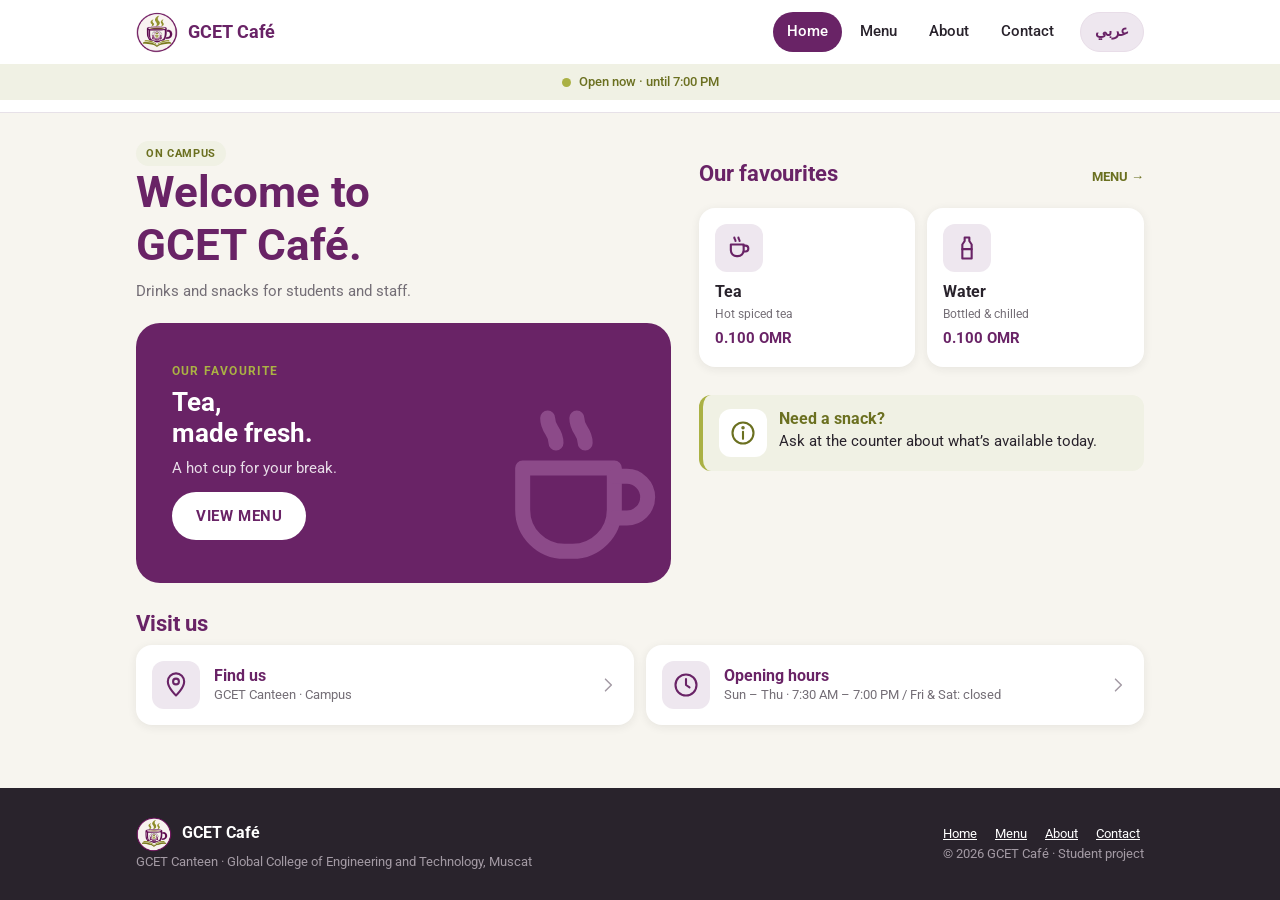
==== index.html @ 2eba9666 "GCET Café website: home, menu, about, contact, thank-you pages" ====
<!DOCTYPE html>
<html lang="en" dir="ltr">
<head>
  <meta charset="UTF-8">
  <meta name="viewport" content="width=device-width, initial-scale=1">
  <meta name="description" content="GCET Café – drinks and snacks for students and staff at the Global College of Engineering and Technology, Oman.">
  <title>GCET Café · Home</title>
  <link rel="icon" href="images/logo.png">
  <link rel="preconnect" href="https://fonts.googleapis.com">
  <link rel="preconnect" href="https://fonts.gstatic.com" crossorigin>
  <link href="https://fonts.googleapis.com/css2?family=Cairo:wght@400;500;700&family=Roboto:wght@400;500;700&display=swap" rel="stylesheet">
  <link rel="stylesheet" href="css/style.css">
</head>
<body data-title="title.home">
  <a class="skip-link" href="#main" data-i18n="skip">Skip to main content</a>

  <!-- ===== Header ===== -->
  <header class="site-header">
    <div class="container header-inner">
      <a class="brand" href="index.html">
        <img src="images/logo.png" alt="" width="42" height="42">
        <span data-i18n="brand">GCET Café</span>
      </a>
      <nav class="top-nav" data-i18n-attr="aria-label:nav.main" aria-label="Main navigation">
        <ul>
          <li><a href="index.html" aria-current="page" data-i18n="nav.home">Home</a></li>
          <li><a href="menu.html" data-i18n="nav.menu">Menu</a></li>
          <li><a href="about.html" data-i18n="nav.about">About</a></li>
          <li><a href="contact.html" data-i18n="nav.contact">Contact</a></li>
        </ul>
      </nav>
      <button class="lang-btn" type="button" data-i18n="lang.switch" data-i18n-attr="aria-label:lang.label" aria-label="Switch to Arabic">عربي</button>
      <button class="menu-btn" type="button" aria-expanded="false" aria-controls="nav-overlay" data-i18n-attr="aria-label:nav.open" aria-label="Open navigation menu">
        <span data-icon="burger" style="width:24px;height:24px;display:block"></span>
      </button>
    </div>
    <p class="status-strip" id="status-strip" role="status">
      <span class="dot" aria-hidden="true"></span>
      <span class="status-text">Open now · until 7:00 PM</span>
    </p>
  </header>

  <!-- ===== Navigation menu (mobile) ===== -->
  <div class="nav-overlay" id="nav-overlay">
    <nav class="nav-panel" data-i18n-attr="aria-label:nav.main" aria-label="Main navigation">
      <div class="nav-panel-top">
        <span class="nav-panel-title" data-i18n="nav.title">EXPLORE</span>
        <button class="menu-btn close-btn" type="button" data-i18n-attr="aria-label:nav.close" aria-label="Close navigation menu" style="display:inline-flex">
          <span data-icon="close" style="width:22px;height:22px;display:block"></span>
        </button>
      </div>
      <ul>
        <li><a href="index.html" aria-current="page"><strong data-i18n="nav.home">Home</strong><span data-i18n="nav.home.sub">Main page</span></a></li>
        <li><a href="menu.html"><strong data-i18n="nav.menu">Menu</strong><span data-i18n="nav.menu.sub">Drinks and snacks</span></a></li>
        <li><a href="about.html"><strong data-i18n="nav.about">About</strong><span data-i18n="nav.about.sub">About the café</span></a></li>
        <li><a href="contact.html"><strong data-i18n="nav.contact">Contact</strong><span data-i18n="nav.contact.sub">Get in touch</span></a></li>
      </ul>
    </nav>
  </div>

  <!-- ===== Main content ===== -->
  <main id="main" class="container">
    <div class="home-grid">
      <section class="hero">
        <span class="badge" data-i18n="home.badge">ON CAMPUS</span>
        <h1><span data-i18n="home.h1a">Welcome to</span> <span data-i18n="home.h1b">GCET Café.</span></h1>
        <p class="subtitle" data-i18n="home.sub">Drinks and snacks for students and staff.</p>

        <div class="feature-card">
          <span class="eyebrow" data-i18n="home.feature.eyebrow">OUR FAVOURITE</span>
          <h2><span data-i18n="home.feature.t1">Tea,</span> <span data-i18n="home.feature.t2">made fresh.</span></h2>
          <p data-i18n="home.feature.copy">A hot cup for your break.</p>
          <a class="btn btn-light" href="menu.html" data-i18n="home.feature.btn">VIEW MENU</a>
          <span class="cup" data-icon="cup" style="color:var(--purple-700)" aria-hidden="true"></span>
        </div>
      </section>

      <div>
        <section class="section" aria-labelledby="fav-title">
          <div class="section-head">
            <h2 id="fav-title" data-i18n="home.fav.title">Our favourites</h2>
            <a href="menu.html" data-i18n="home.fav.link">MENU →</a>
          </div>
          <div class="fav-grid">
            <article class="card product-card">
              <span class="product-icon" data-icon="cup"></span>
              <h3 data-i18n="home.fav.tea">Tea</h3>
              <p class="details" data-i18n="home.fav.tea.d">Hot spiced tea</p>
              <span class="price" data-price="0.1">0.100 OMR</span>
            </article>
            <article class="card product-card">
              <span class="product-icon" data-icon="bottle"></span>
              <h3 data-i18n="home.fav.water">Water</h3>
              <p class="details" data-i18n="home.fav.water.d">Bottled &amp; chilled</p>
              <span class="price" data-price="0.1">0.100 OMR</span>
            </article>
          </div>
        </section>

        <section class="section">
          <div class="note-banner">
            <span class="product-icon" data-icon="info" style="background:var(--white);color:var(--olive-700);margin:0;flex-shrink:0"></span>
            <div>
              <h3 data-i18n="home.note.title">Need a snack?</h3>
              <p data-i18n="home.note.copy">Ask at the counter about what’s available today.</p>
            </div>
          </div>
        </section>
      </div>
    </div>

    <section class="section" aria-labelledby="visit-title">
      <h2 id="visit-title" data-i18n="home.visit">Visit us</h2>
      <div class="info-list">
        <a class="card info-card" href="contact.html">
          <span class="product-icon" data-icon="pin"></span>
          <div>
            <h3 data-i18n="home.find">Find us</h3>
            <p data-i18n="home.find.d">GCET Canteen · Campus</p>
          </div>
          <span class="arrow" data-icon="arrow" style="width:20px;height:20px;display:block"></span>
        </a>
        <a class="card info-card" href="contact.html">
          <span class="product-icon" data-icon="clock"></span>
          <div>
            <h3 data-i18n="home.hours">Opening hours</h3>
            <p data-i18n="home.hours.d">Sun – Thu · 7:30 AM – 7:00 PM / Fri &amp; Sat: closed</p>
          </div>
          <span class="arrow" data-icon="arrow" style="width:20px;height:20px;display:block"></span>
        </a>
      </div>
    </section>
  </main>

  <!-- ===== Footer ===== -->
  <footer class="site-footer">
    <div class="container footer-inner">
      <div>
        <div class="footer-brand"><img src="images/logo.png" alt="" width="36" height="36"><span data-i18n="brand">GCET Café</span></div>
        <p data-i18n="footer.place">GCET Canteen · Global College of Engineering and Technology, Muscat</p>
      </div>
      <div>
        <ul>
          <li><a href="index.html" data-i18n="nav.home">Home</a></li>
          <li><a href="menu.html" data-i18n="nav.menu">Menu</a></li>
          <li><a href="about.html" data-i18n="nav.about">About</a></li>
          <li><a href="contact.html" data-i18n="nav.contact">Contact</a></li>
        </ul>
        <p data-i18n="footer.copy">© 2026 GCET Café · Student project</p>
      </div>
    </div>
  </footer>

  <!-- ===== Bottom navigation (mobile) ===== -->
  <nav class="bottom-nav" data-i18n-attr="aria-label:nav.main" aria-label="Main navigation">
    <ul>
      <li><a href="index.html" aria-current="page"><span data-icon="home"></span><span data-i18n="nav.home">Home</span></a></li>
      <li><a href="menu.html"><span data-icon="menu"></span><span data-i18n="nav.menu">Menu</span></a></li>
      <li><a href="about.html"><span data-icon="about"></span><span data-i18n="nav.about">About</span></a></li>
      <li><a href="contact.html"><span data-icon="contact"></span><span data-i18n="nav.contact">Contact</span></a></li>
    </ul>
  </nav>

  <script src="js/main.js"></script>
</body>
</html>
---- css/style.css ----
/* =========================================================
   GCET Café — main stylesheet
   Colours and sizes come from the Figma design system.
   ========================================================= */

:root {
  /* Brand colours */
  --purple-900: #692366;
  --purple-700: #8c4a89;
  --purple-200: #e8dde8;
  --purple-100: #eee7ef;
  --olive-700: #6b7020;
  --olive-500: #aab144;
  --olive-100: #f0f1e4;
  --cream-100: #f7f5ef;
  --ink-900: #29232c;
  --gray-600: #746e76;
  --gray-400: #a39aa4;
  --gray-200: #e7e1e8;
  --white: #ffffff;
  --error: #b3261e;

  /* Shape */
  --radius-md: 12px;
  --radius-lg: 16px;
  --radius-xl: 24px;
  --radius-full: 999px;

  --shadow: 0 2px 10px rgba(41, 35, 44, 0.08);
  --max-width: 1040px;
  --header-h: 64px;
  --bottom-nav-h: 68px;
}

/* ---------- Base ---------- */
*,
*::before,
*::after {
  box-sizing: border-box;
}

html {
  scroll-behavior: smooth;
}

body {
  margin: 0;
  font-family: "Roboto", Arial, sans-serif;
  font-size: 15px;
  line-height: 1.55;
  color: var(--ink-900);
  background: var(--cream-100);
  padding-bottom: var(--bottom-nav-h);
}

html[lang="ar"] body {
  font-family: "Cairo", Tahoma, sans-serif;
}

img {
  max-width: 100%;
  display: block;
}

a {
  color: var(--purple-900);
}

h1, h2, h3 {
  line-height: 1.2;
  margin: 0 0 0.5rem;
}

h1 { font-size: 30px; color: var(--purple-900); }
h2 { font-size: 22px; color: var(--purple-900); }
h3 { font-size: 16px; }

p { margin: 0 0 0.75rem; }

/* Visible focus for keyboard users */
:focus-visible {
  outline: 3px solid var(--olive-500);
  outline-offset: 2px;
  border-radius: 4px;
}

/* Skip link */
.skip-link {
  position: absolute;
  left: 8px;
  top: -60px;
  background: var(--purple-900);
  color: var(--white);
  padding: 10px 16px;
  border-radius: var(--radius-md);
  z-index: 100;
  text-decoration: none;
}
.skip-link:focus {
  top: 8px;
}

[data-icon] svg {
  width: 100%;
  height: 100%;
}

.visually-hidden {
  position: absolute;
  width: 1px;
  height: 1px;
  overflow: hidden;
  clip: rect(0 0 0 0);
  white-space: nowrap;
}

.container {
  width: 100%;
  max-width: var(--max-width);
  margin: 0 auto;
  padding: 0 16px;
}

/* ---------- Header ---------- */
.site-header {
  position: sticky;
  top: 0;
  z-index: 50;
  background: var(--white);
  border-bottom: 1px solid var(--gray-200);
}

.header-inner {
  display: flex;
  align-items: center;
  gap: 12px;
  height: var(--header-h);
}

.brand {
  display: flex;
  align-items: center;
  gap: 10px;
  text-decoration: none;
  color: var(--purple-900);
  font-weight: 700;
  font-size: 18px;
  margin-inline-end: auto;
}
.brand img {
  width: 42px;
  height: 42px;
}

.top-nav {
  display: none;
}
.top-nav ul {
  list-style: none;
  display: flex;
  gap: 4px;
  margin: 0;
  padding: 0;
}
.top-nav a {
  display: block;
  padding: 8px 14px;
  border-radius: var(--radius-full);
  text-decoration: none;
  color: var(--ink-900);
  font-weight: 500;
}
.top-nav a:hover {
  background: var(--purple-100);
}
.top-nav a[aria-current="page"] {
  background: var(--purple-900);
  color: var(--white);
}

.lang-btn,
.menu-btn {
  font: inherit;
  cursor: pointer;
  border: 1px solid var(--purple-200);
  background: var(--purple-100);
  color: var(--purple-900);
  border-radius: var(--radius-full);
  min-height: 40px;
  min-width: 44px;
  padding: 0 14px;
  font-weight: 700;
}
.lang-btn:hover,
.menu-btn:hover {
  background: var(--purple-200);
}
.menu-btn {
  display: inline-flex;
  align-items: center;
  justify-content: center;
  padding: 0 10px;
}

/* ---------- Open / closed strip ---------- */
.status-strip {
  display: flex;
  align-items: center;
  justify-content: center;
  gap: 8px;
  padding: 8px 16px;
  font-size: 13px;
  font-weight: 500;
  background: var(--olive-100);
  color: var(--olive-700);
}
.status-strip .dot {
  width: 9px;
  height: 9px;
  border-radius: 50%;
  background: var(--olive-500);
  flex-shrink: 0;
}
.status-strip.is-closed {
  background: var(--purple-100);
  color: var(--purple-900);
}
.status-strip.is-closed .dot {
  background: var(--purple-700);
}

/* ---------- Slide-out navigation menu ---------- */
.nav-overlay {
  position: fixed;
  inset: 0;
  background: rgba(41, 35, 44, 0.45);
  z-index: 80;
  display: none;
}
.nav-overlay.is-open {
  display: block;
}
.nav-panel {
  position: absolute;
  top: 0;
  bottom: 0;
  inset-inline-end: 0;
  width: min(320px, 85vw);
  background: var(--white);
  padding: 20px;
  overflow-y: auto;
}
.nav-panel-top {
  display: flex;
  align-items: center;
  justify-content: space-between;
  margin-bottom: 16px;
}
.nav-panel-title {
  font-size: 12px;
  letter-spacing: 0.12em;
  font-weight: 700;
  color: var(--gray-600);
}
.nav-panel ul {
  list-style: none;
  margin: 0;
  padding: 0;
}
.nav-panel li + li {
  margin-top: 8px;
}
.nav-panel a {
  display: flex;
  flex-direction: column;
  padding: 12px 14px;
  border-radius: var(--radius-md);
  text-decoration: none;
  color: var(--ink-900);
  background: var(--cream-100);
}
.nav-panel a strong {
  font-size: 16px;
}
.nav-panel a span {
  font-size: 12px;
  color: var(--gray-600);
}
.nav-panel a[aria-current="page"] {
  background: var(--purple-100);
  color: var(--purple-900);
}

/* ---------- Bottom navigation (mobile) ---------- */
.bottom-nav {
  position: fixed;
  bottom: 0;
  left: 0;
  right: 0;
  z-index: 40;
  height: var(--bottom-nav-h);
  background: var(--white);
  border-top: 1px solid var(--gray-200);
}
.bottom-nav ul {
  list-style: none;
  display: grid;
  grid-template-columns: repeat(4, 1fr);
  height: 100%;
  margin: 0;
  padding: 0;
}
.bottom-nav a {
  display: flex;
  flex-direction: column;
  align-items: center;
  justify-content: center;
  gap: 2px;
  height: 100%;
  text-decoration: none;
  color: var(--gray-600);
  font-size: 12px;
  font-weight: 500;
}
.bottom-nav svg {
  width: 24px;
  height: 24px;
}
.bottom-nav a[aria-current="page"] {
  color: var(--purple-900);
  font-weight: 700;
}

/* ---------- Generic sections ---------- */
/* Keep the footer at the bottom on short pages */
body {
  min-height: 100vh;
  display: flex;
  flex-direction: column;
}
main.container {
  flex: 1;
  padding-top: 20px;
  padding-bottom: 40px;
}

.section {
  margin-top: 28px;
}
.section-head {
  display: flex;
  align-items: baseline;
  justify-content: space-between;
  gap: 12px;
  margin-bottom: 12px;
}
.section-head a {
  font-size: 13px;
  font-weight: 700;
  text-decoration: none;
  color: var(--olive-700);
}

.eyebrow {
  display: inline-block;
  font-size: 12px;
  font-weight: 700;
  letter-spacing: 0.1em;
  text-transform: uppercase;
  color: var(--olive-700);
  margin-bottom: 6px;
}
html[lang="ar"] .eyebrow {
  letter-spacing: 0;
}

.subtitle {
  color: var(--gray-600);
}

.badge {
  display: inline-block;
  font-size: 11px;
  font-weight: 700;
  letter-spacing: 0.06em;
  padding: 4px 10px;
  border-radius: var(--radius-full);
  background: var(--olive-100);
  color: var(--olive-700);
}

.card {
  background: var(--white);
  border-radius: var(--radius-lg);
  padding: 16px;
  box-shadow: var(--shadow);
}

/* Buttons */
.btn {
  display: inline-flex;
  align-items: center;
  justify-content: center;
  gap: 8px;
  min-height: 48px;
  padding: 0 24px;
  border: none;
  border-radius: var(--radius-full);
  font: inherit;
  font-weight: 700;
  letter-spacing: 0.04em;
  text-decoration: none;
  cursor: pointer;
  background: var(--purple-900);
  color: var(--white);
}
.btn:hover {
  background: var(--purple-700);
}
.btn-light {
  background: var(--white);
  color: var(--purple-900);
}
.btn-light:hover {
  background: var(--purple-100);
}
.btn-block {
  width: 100%;
}

/* ---------- Home ---------- */
.hero {
  padding-top: 8px;
}
.hero h1 {
  font-size: 32px;
}
.hero h1 span {
  display: block;
}

.feature-card {
  position: relative;
  overflow: hidden;
  margin-top: 20px;
  padding: 24px;
  border-radius: var(--radius-xl);
  background: var(--purple-900);
  color: var(--white);
}
.feature-card .eyebrow {
  color: var(--olive-500);
}
.feature-card h2 {
  color: var(--white);
  font-size: 26px;
}
.feature-card h2 span {
  display: block;
}
.feature-card p {
  color: var(--purple-200);
  max-width: 60%;
}
.feature-card .cup {
  position: absolute;
  inset-inline-end: -10px;
  bottom: -10px;
  width: 150px;
  height: 150px;
}

.fav-grid {
  display: grid;
  grid-template-columns: 1fr 1fr;
  gap: 12px;
}
.product-card {
  display: flex;
  flex-direction: column;
  gap: 4px;
}
.product-icon {
  width: 48px;
  height: 48px;
  border-radius: var(--radius-md);
  background: var(--purple-100);
  color: var(--purple-900);
  display: grid;
  place-items: center;
  margin-bottom: 6px;
}
.product-icon svg {
  width: 28px;
  height: 28px;
}
.product-card h3 {
  margin: 0;
}
.product-card .details {
  font-size: 12px;
  color: var(--gray-600);
  margin: 0;
}
.price {
  font-weight: 700;
  color: var(--purple-900);
}

.note-banner {
  display: flex;
  gap: 12px;
  align-items: flex-start;
  background: var(--olive-100);
  border-inline-start: 4px solid var(--olive-500);
  border-radius: var(--radius-md);
  padding: 14px 16px;
}
.note-banner h3 {
  color: var(--olive-700);
  margin-bottom: 2px;
}
.note-banner p {
  margin: 0;
}

.info-list {
  display: grid;
  gap: 12px;
}
.info-card {
  display: flex;
  align-items: center;
  gap: 14px;
  text-decoration: none;
  color: inherit;
}
.info-card:hover {
  box-shadow: 0 4px 16px rgba(105, 35, 102, 0.15);
}
.info-card .product-icon {
  margin: 0;
  flex-shrink: 0;
}
.info-card h3 {
  margin: 0;
  color: var(--purple-900);
}
.info-card p {
  margin: 0;
  font-size: 13px;
  color: var(--gray-600);
}
.info-card .arrow {
  margin-inline-start: auto;
  color: var(--gray-400);
}
html[dir="rtl"] .arrow {
  transform: scaleX(-1);
}

/* ---------- Menu page ---------- */
.tabs {
  position: sticky;
  top: var(--header-h);
  z-index: 20;
  display: flex;
  gap: 8px;
  padding: 12px 0;
  background: var(--cream-100);
  overflow-x: auto;
}
.tab {
  flex-shrink: 0;
  font: inherit;
  font-weight: 500;
  cursor: pointer;
  min-height: 40px;
  padding: 0 18px;
  border-radius: var(--radius-full);
  border: 1px solid var(--gray-200);
  background: var(--white);
  color: var(--ink-900);
}
.tab[aria-pressed="true"] {
  background: var(--purple-900);
  border-color: var(--purple-900);
  color: var(--white);
}

.offer-card {
  display: flex;
  align-items: center;
  gap: 16px;
  padding: 18px;
  border-radius: var(--radius-lg);
  background: var(--olive-500);
  color: var(--ink-900);
}
.offer-card .eyebrow {
  color: var(--ink-900);
}
.offer-card h2 {
  color: var(--ink-900);
  margin-bottom: 2px;
}
.offer-card p {
  margin: 0;
}
.offer-card .price {
  margin-inline-start: auto;
  font-size: 18px;
  background: var(--white);
  color: var(--purple-900);
  padding: 8px 14px;
  border-radius: var(--radius-full);
  white-space: nowrap;
}

.menu-section {
  scroll-margin-top: calc(var(--header-h) + 70px);
}
.menu-section h2 {
  font-size: 13px;
  letter-spacing: 0.12em;
  color: var(--gray-600);
  text-transform: uppercase;
}
html[lang="ar"] .menu-section h2 {
  letter-spacing: 0;
  font-size: 15px;
}
.menu-list {
  list-style: none;
  margin: 0;
  padding: 0;
  display: grid;
  gap: 10px;
}
.menu-item {
  display: flex;
  align-items: center;
  gap: 14px;
}
.menu-item .product-icon {
  margin: 0;
  flex-shrink: 0;
}
.menu-item h3 {
  margin: 0 0 2px;
  display: flex;
  flex-wrap: wrap;
  align-items: center;
  gap: 8px;
}
.menu-item p {
  margin: 0;
  font-size: 13px;
  color: var(--gray-600);
}
.menu-item .price {
  margin-inline-start: auto;
  white-space: nowrap;
}

.small-note {
  font-size: 12px;
  color: var(--gray-600);
  margin-top: 20px;
}

/* ---------- About page ---------- */
.quote-card {
  margin: 20px 0;
  padding: 24px;
  border-radius: var(--radius-xl);
  background: var(--purple-900);
  color: var(--white);
}
.quote-card blockquote {
  margin: 0 0 10px;
  font-size: 22px;
  font-weight: 700;
  line-height: 1.3;
}
.quote-card cite {
  font-style: normal;
  font-size: 12px;
  letter-spacing: 0.1em;
  color: var(--olive-500);
}
.highlights {
  list-style: none;
  margin: 0;
  padding: 0;
  display: grid;
  gap: 12px;
}
.highlights li {
  display: flex;
  gap: 14px;
  align-items: center;
}
.highlights .product-icon {
  margin: 0;
  flex-shrink: 0;
  background: var(--olive-100);
  color: var(--olive-700);
}
.highlights h3 {
  margin: 0;
  color: var(--purple-900);
}
.highlights p {
  margin: 0;
  font-size: 13px;
  color: var(--gray-600);
}
.closing {
  text-align: center;
  margin-top: 28px;
}

/* ---------- Contact page ---------- */
.email-card {
  display: flex;
  align-items: center;
  gap: 14px;
  background: var(--purple-900);
  color: var(--white);
  text-decoration: none;
  border-radius: var(--radius-lg);
  padding: 18px;
}
.email-card .eyebrow {
  color: var(--olive-500);
  margin: 0;
}
.email-card strong {
  display: block;
  font-size: 17px;
}
.email-card .product-icon {
  margin: 0;
  background: rgba(255, 255, 255, 0.15);
  color: var(--white);
}
.email-card:hover {
  background: var(--purple-700);
}

.social-grid {
  display: grid;
  grid-template-columns: repeat(3, 1fr);
  gap: 10px;
}
.social-card {
  display: flex;
  flex-direction: column;
  align-items: center;
  text-align: center;
  gap: 4px;
  text-decoration: none;
  color: inherit;
  padding: 14px 8px;
}
.social-card .product-icon {
  margin: 0 0 4px;
}
.social-card strong {
  font-size: 14px;
  color: var(--purple-900);
}
.social-card span {
  font-size: 11px;
  color: var(--gray-600);
}

.contact-form {
  display: grid;
  gap: 16px;
}
.field label {
  display: block;
  font-size: 12px;
  font-weight: 700;
  letter-spacing: 0.08em;
  text-transform: uppercase;
  color: var(--ink-900);
  margin-bottom: 6px;
}
html[lang="ar"] .field label {
  letter-spacing: 0;
  font-size: 14px;
}
.field input,
.field textarea {
  width: 100%;
  font: inherit;
  color: var(--ink-900);
  background: var(--cream-100);
  border: 1.5px solid var(--gray-200);
  border-radius: var(--radius-md);
  padding: 12px 14px;
  min-height: 48px;
}
.field textarea {
  min-height: 130px;
  resize: vertical;
}
.field input:focus,
.field textarea:focus {
  outline: none;
  border-color: var(--purple-900);
  background: var(--white);
  box-shadow: 0 0 0 3px var(--purple-200);
}
.field [aria-invalid="true"] {
  border-color: var(--error);
  background: #fdf3f2;
}
.error-msg {
  display: block;
  min-height: 1em;
  margin-top: 6px;
  font-size: 13px;
  color: var(--error);
}
.error-msg:empty {
  display: none;
}
.form-error-summary {
  display: none;
  padding: 12px 14px;
  border-radius: var(--radius-md);
  background: #fdf3f2;
  color: var(--error);
  border: 1px solid var(--error);
  font-weight: 500;
}
.form-error-summary.is-visible {
  display: block;
}

/* ---------- Message sent page ---------- */
.thanks {
  text-align: center;
  padding: 40px 0;
}
.thanks .tick {
  width: 88px;
  height: 88px;
  margin: 0 auto 20px;
  border-radius: 50%;
  background: var(--olive-100);
  color: var(--olive-700);
  display: grid;
  place-items: center;
}
.thanks .tick svg {
  width: 44px;
  height: 44px;
}
.thanks p {
  color: var(--gray-600);
  max-width: 340px;
  margin: 0 auto 24px;
}

/* ---------- Footer ---------- */
.site-footer {
  background: var(--ink-900);
  color: var(--gray-200);
  padding: 28px 0;
  font-size: 13px;
}
.footer-inner {
  display: grid;
  gap: 16px;
}
.footer-brand {
  display: flex;
  align-items: center;
  gap: 10px;
  font-weight: 700;
  color: var(--white);
  font-size: 16px;
}
.footer-brand img {
  width: 36px;
  height: 36px;
}
.site-footer ul {
  list-style: none;
  margin: 0;
  padding: 0;
  display: flex;
  flex-wrap: wrap;
  gap: 6px 18px;
}
.site-footer a {
  color: var(--white);
}
.site-footer p {
  margin: 0;
  color: var(--gray-400);
}

/* =========================================================
   Larger screens (tablet / desktop)
   ========================================================= */
@media (min-width: 768px) {
  body {
    padding-bottom: 0;
  }
  .bottom-nav,
  .menu-btn {
    display: none;
  }
  .top-nav {
    display: block;
  }
  .hero h1 {
    font-size: 44px;
  }
  .home-grid {
    display: grid;
    grid-template-columns: 1.2fr 1fr;
    gap: 28px;
    align-items: start;
  }
  .feature-card {
    padding: 36px;
    min-height: 260px;
  }
  .feature-card .cup {
    width: 200px;
    height: 200px;
  }
  .fav-grid {
    grid-template-columns: repeat(2, 1fr);
  }
  .info-list {
    grid-template-columns: 1fr 1fr;
  }
  .menu-columns {
    display: grid;
    grid-template-columns: repeat(3, 1fr);
    gap: 24px;
    align-items: start;
  }
  .highlights {
    grid-template-columns: repeat(3, 1fr);
  }
  .highlights li {
    flex-direction: column;
    align-items: flex-start;
  }
  .contact-grid {
    display: grid;
    grid-template-columns: 1fr 1.2fr;
    gap: 28px;
    align-items: start;
  }
  .footer-inner {
    grid-template-columns: 1fr auto;
    align-items: center;
  }
}

@media (prefers-reduced-motion: reduce) {
  html {
    scroll-behavior: auto;
  }
}
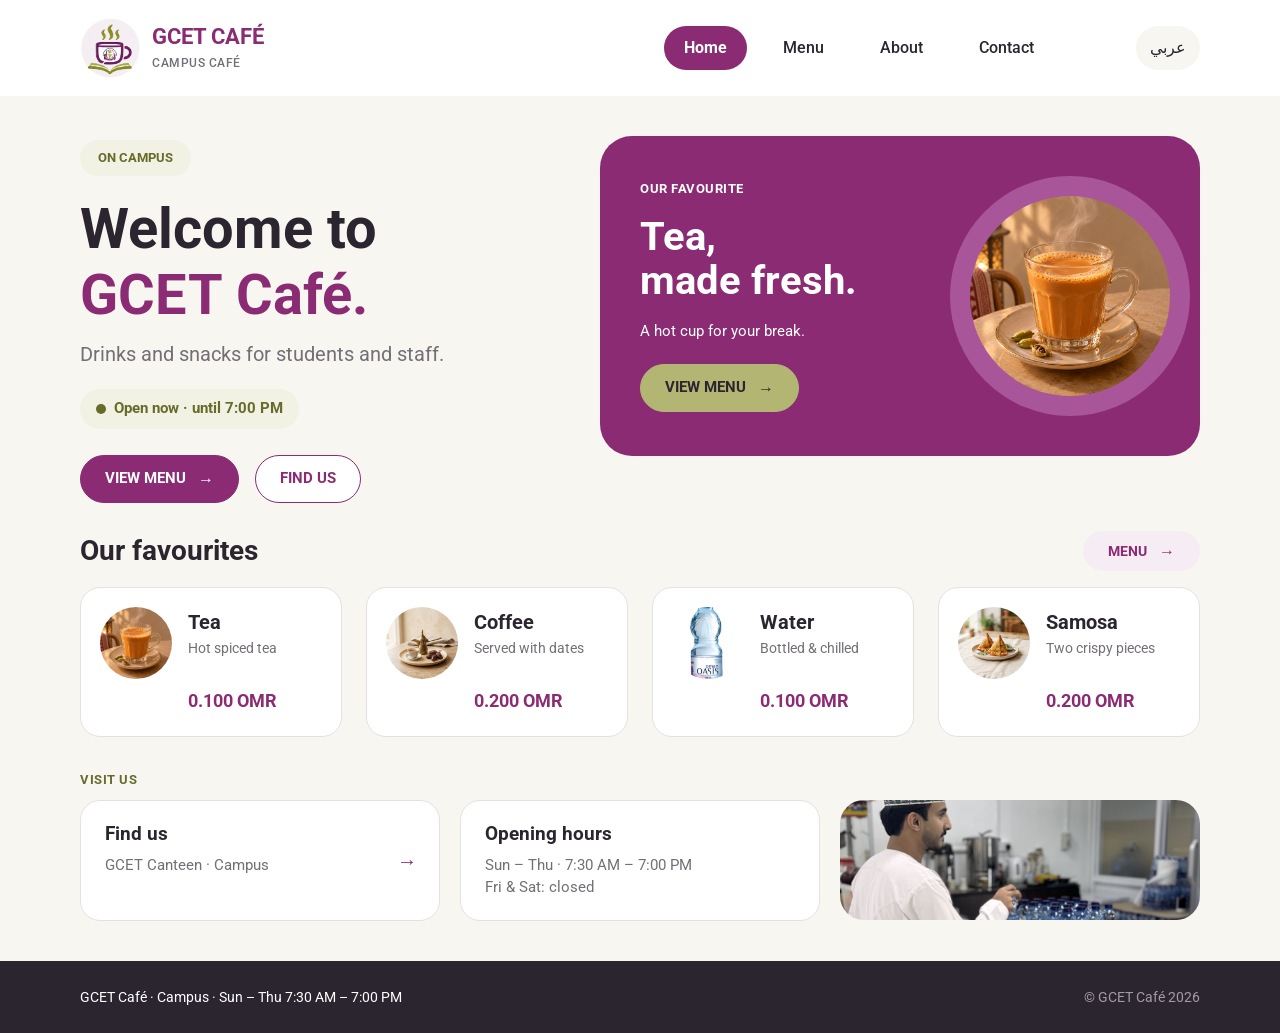
==== commit 50891456: "Match Figma design: real photos, new colours, desktop layout" ====
--- a/index.html
+++ b/index.html
@@ -18,8 +18,11 @@
   <header class="site-header">
     <div class="container header-inner">
       <a class="brand" href="index.html">
-        <img src="images/logo.png" alt="" width="42" height="42">
-        <span data-i18n="brand">GCET Café</span>
+        <img src="images/logo.png" alt="" width="60" height="60">
+        <span class="brand-text">
+          <strong data-i18n="brand.name">GCET CAFÉ</strong>
+          <small data-i18n="brand.tag">CAMPUS CAFÉ</small>
+        </span>
       </a>
       <nav class="top-nav" data-i18n-attr="aria-label:nav.main" aria-label="Main navigation">
         <ul>
@@ -34,10 +37,6 @@
         <span data-icon="burger" style="width:24px;height:24px;display:block"></span>
       </button>
     </div>
-    <p class="status-strip" id="status-strip" role="status">
-      <span class="dot" aria-hidden="true"></span>
-      <span class="status-text">Open now · until 7:00 PM</span>
-    </p>
   </header>
 
   <!-- ===== Navigation menu (mobile) ===== -->
@@ -60,74 +59,79 @@
 
   <!-- ===== Main content ===== -->
   <main id="main" class="container">
-    <div class="home-grid">
+    <div class="home-top">
       <section class="hero">
-        <span class="badge" data-i18n="home.badge">ON CAMPUS</span>
-        <h1><span data-i18n="home.h1a">Welcome to</span> <span data-i18n="home.h1b">GCET Café.</span></h1>
-        <p class="subtitle" data-i18n="home.sub">Drinks and snacks for students and staff.</p>
-
-        <div class="feature-card">
-          <span class="eyebrow" data-i18n="home.feature.eyebrow">OUR FAVOURITE</span>
-          <h2><span data-i18n="home.feature.t1">Tea,</span> <span data-i18n="home.feature.t2">made fresh.</span></h2>
-          <p data-i18n="home.feature.copy">A hot cup for your break.</p>
-          <a class="btn btn-light" href="menu.html" data-i18n="home.feature.btn">VIEW MENU</a>
-          <span class="cup" data-icon="cup" style="color:var(--purple-700)" aria-hidden="true"></span>
+        <span class="pill" data-i18n="home.badge">ON CAMPUS</span>
+        <h1><span data-i18n="home.h1a">Welcome to</span> <span class="accent" data-i18n="home.h1b">GCET Café.</span></h1>
+        <p class="lead" data-i18n="home.sub">Drinks and snacks for students and staff.</p>
+        <p class="pill status-pill" id="status-pill" role="status">
+          <span class="dot" aria-hidden="true"></span>
+          <span class="status-text">Open now · until 7:00 PM</span>
+        </p>
+        <div class="hero-buttons">
+          <a class="btn" href="menu.html"><span data-i18n="home.viewMenu">VIEW MENU</span><span class="arrow" aria-hidden="true">→</span></a>
+          <a class="btn btn-outline" href="contact.html" data-i18n="home.findUs">FIND US</a>
         </div>
       </section>
 
-      <div>
-        <section class="section" aria-labelledby="fav-title">
-          <div class="section-head">
-            <h2 id="fav-title" data-i18n="home.fav.title">Our favourites</h2>
-            <a href="menu.html" data-i18n="home.fav.link">MENU →</a>
-          </div>
-          <div class="fav-grid">
-            <article class="card product-card">
-              <span class="product-icon" data-icon="cup"></span>
-              <h3 data-i18n="home.fav.tea">Tea</h3>
-              <p class="details" data-i18n="home.fav.tea.d">Hot spiced tea</p>
-              <span class="price" data-price="0.1">0.100 OMR</span>
-            </article>
-            <article class="card product-card">
-              <span class="product-icon" data-icon="bottle"></span>
-              <h3 data-i18n="home.fav.water">Water</h3>
-              <p class="details" data-i18n="home.fav.water.d">Bottled &amp; chilled</p>
-              <span class="price" data-price="0.1">0.100 OMR</span>
-            </article>
-          </div>
-        </section>
-
-        <section class="section">
-          <div class="note-banner">
-            <span class="product-icon" data-icon="info" style="background:var(--white);color:var(--olive-700);margin:0;flex-shrink:0"></span>
-            <div>
-              <h3 data-i18n="home.note.title">Need a snack?</h3>
-              <p data-i18n="home.note.copy">Ask at the counter about what’s available today.</p>
-            </div>
-          </div>
-        </section>
-      </div>
+      <section class="feature-card" aria-labelledby="feature-title">
+        <div>
+          <span class="eyebrow" data-i18n="home.feature.eyebrow">OUR FAVOURITE</span>
+          <h2 id="feature-title"><span data-i18n="home.feature.t1">Tea,</span> <span data-i18n="home.feature.t2">made fresh.</span></h2>
+          <p data-i18n="home.feature.copy">A hot cup for your break.</p>
+          <a class="btn btn-olive" href="menu.html"><span data-i18n="home.viewMenu">VIEW MENU</span><span class="arrow" aria-hidden="true">→</span></a>
+        </div>
+        <div class="feature-photo">
+          <img src="images/tea.png" alt="A glass of hot spiced tea on a saucer" data-i18n-attr="alt:alt.tea" width="200" height="200">
+        </div>
+      </section>
     </div>
 
-    <section class="section" aria-labelledby="visit-title">
-      <h2 id="visit-title" data-i18n="home.visit">Visit us</h2>
-      <div class="info-list">
+    <section class="favourites" aria-labelledby="fav-title">
+      <div class="section-row">
+        <h2 class="section-title" id="fav-title" data-i18n="home.fav.title">Our favourites</h2>
+        <a class="btn btn-soft" href="menu.html"><span data-i18n="home.fav.link">MENU</span><span class="arrow" aria-hidden="true">→</span></a>
+      </div>
+      <div class="fav-grid">
+        <a class="card fav-card" href="menu.html#hot">
+          <img src="images/tea.png" alt="" width="72" height="72">
+          <h3 data-i18n="fav.tea">Tea</h3>
+          <span class="desc" data-i18n="fav.tea.d">Hot spiced tea</span>
+          <span class="price" data-price="0.1">0.100 OMR</span>
+        </a>
+        <a class="card fav-card" href="menu.html#hot">
+          <img src="images/coffee.png" alt="" width="72" height="72">
+          <h3 data-i18n="fav.coffee">Coffee</h3>
+          <span class="desc" data-i18n="fav.coffee.d">Served with dates</span>
+          <span class="price" data-price="0.2">0.200 OMR</span>
+        </a>
+        <a class="card fav-card" href="menu.html#cold">
+          <img src="images/water.png" alt="" width="72" height="72">
+          <h3 data-i18n="fav.water">Water</h3>
+          <span class="desc" data-i18n="fav.water.d">Bottled &amp; chilled</span>
+          <span class="price" data-price="0.1">0.100 OMR</span>
+        </a>
+        <a class="card fav-card" href="menu.html#snacks">
+          <img src="images/samosa.png" alt="" width="72" height="72">
+          <h3 data-i18n="fav.samosa">Samosa</h3>
+          <span class="desc" data-i18n="fav.samosa.d">Two crispy pieces</span>
+          <span class="price" data-price="0.2">0.200 OMR</span>
+        </a>
+      </div>
+    </section>
+
+    <section class="visit" aria-labelledby="visit-title">
+      <h2 class="eyebrow" id="visit-title" data-i18n="home.visit">VISIT US</h2>
+      <div class="visit-grid">
         <a class="card info-card" href="contact.html">
-          <span class="product-icon" data-icon="pin"></span>
-          <div>
-            <h3 data-i18n="home.find">Find us</h3>
-            <p data-i18n="home.find.d">GCET Canteen · Campus</p>
-          </div>
-          <span class="arrow" data-icon="arrow" style="width:20px;height:20px;display:block"></span>
+          <h3 data-i18n="info.find">Find us</h3>
+          <p data-i18n="info.find.d">GCET Canteen · Campus</p>
+          <span class="go" aria-hidden="true">→</span>
         </a>
-        <a class="card info-card" href="contact.html">
-          <span class="product-icon" data-icon="clock"></span>
-          <div>
-            <h3 data-i18n="home.hours">Opening hours</h3>
-            <p data-i18n="home.hours.d">Sun – Thu · 7:30 AM – 7:00 PM / Fri &amp; Sat: closed</p>
-          </div>
-          <span class="arrow" data-icon="arrow" style="width:20px;height:20px;display:block"></span>
-        </a>
+        <div class="card info-card">
+          <h3 data-i18n="info.hours">Opening hours</h3>
+          <p><span data-i18n="info.hours.d1">Sun – Thu · 7:30 AM – 7:00 PM</span><br><span data-i18n="info.hours.d2">Fri &amp; Sat: closed</span></p>
+        </div>        <img class="photo visit-photo" src="images/cafe-counter.png" alt="A staff member working at the café counter" data-i18n-attr="alt:alt.counter" width="416" height="120">
       </div>
     </section>
   </main>
@@ -135,19 +139,8 @@
   <!-- ===== Footer ===== -->
   <footer class="site-footer">
     <div class="container footer-inner">
-      <div>
-        <div class="footer-brand"><img src="images/logo.png" alt="" width="36" height="36"><span data-i18n="brand">GCET Café</span></div>
-        <p data-i18n="footer.place">GCET Canteen · Global College of Engineering and Technology, Muscat</p>
-      </div>
-      <div>
-        <ul>
-          <li><a href="index.html" data-i18n="nav.home">Home</a></li>
-          <li><a href="menu.html" data-i18n="nav.menu">Menu</a></li>
-          <li><a href="about.html" data-i18n="nav.about">About</a></li>
-          <li><a href="contact.html" data-i18n="nav.contact">Contact</a></li>
-        </ul>
-        <p data-i18n="footer.copy">© 2026 GCET Café · Student project</p>
-      </div>
+      <p data-i18n="footer.info">GCET Café · Campus · Sun – Thu 7:30 AM – 7:00 PM</p>
+      <p class="footer-copy" data-i18n="footer.copy">© GCET Café 2026</p>
     </div>
   </footer>
 
@@ -163,4 +156,4 @@
 
   <script src="js/main.js"></script>
 </body>
-</html>
+</html>
--- a/css/style.css
+++ b/css/style.css
@@ -1,34 +1,28 @@
 /* =========================================================
    GCET Café — main stylesheet
-   Colours and sizes come from the Figma design system.
+   Colours, sizes and spacing follow the Figma design
+   (Screens — Desktop + Screens — Mobile).
    ========================================================= */
 
 :root {
-  /* Brand colours */
-  --purple-900: #692366;
-  --purple-700: #8c4a89;
-  --purple-200: #e8dde8;
-  --purple-100: #eee7ef;
-  --olive-700: #6b7020;
-  --olive-500: #aab144;
-  --olive-100: #f0f1e4;
-  --cream-100: #f7f5ef;
-  --ink-900: #29232c;
-  --gray-600: #746e76;
-  --gray-400: #a39aa4;
-  --gray-200: #e7e1e8;
+  /* Brand colours (from Figma) */
+  --purple: #8a2b73;
+  --purple-ring: #a8559a;
+  --purple-soft: #f6ecf4;
+  --olive-dark: #666b2a;
+  --olive: #b2b672;
+  --olive-soft: #f1f2e4;
+  --cream: #f8f6f1;
+  --ink: #2b2530;
+  --gray: #746e76;
+  --gray-light: #a39aa4;
+  --border: #e6e0e4;
   --white: #ffffff;
+  --facebook: #1877f2;
   --error: #b3261e;
 
-  /* Shape */
-  --radius-md: 12px;
-  --radius-lg: 16px;
-  --radius-xl: 24px;
-  --radius-full: 999px;
-
-  --shadow: 0 2px 10px rgba(41, 35, 44, 0.08);
-  --max-width: 1040px;
-  --header-h: 64px;
+  --page-gutter: 16px;
+  --header-h: 72px;
   --bottom-nav-h: 68px;
 }
 
@@ -45,11 +39,14 @@
 
 body {
   margin: 0;
+  min-height: 100vh;
+  display: flex;
+  flex-direction: column;
   font-family: "Roboto", Arial, sans-serif;
   font-size: 15px;
-  line-height: 1.55;
-  color: var(--ink-900);
-  background: var(--cream-100);
+  line-height: 1.45;
+  color: var(--ink);
+  background: var(--cream);
   padding-bottom: var(--bottom-nav-h);
 }
 
@@ -63,46 +60,36 @@
 }
 
 a {
-  color: var(--purple-900);
+  color: var(--purple);
+}
+
+h1, h2, h3, p {
+  margin: 0;
 }
 
 h1, h2, h3 {
-  line-height: 1.2;
-  margin: 0 0 0.5rem;
-}
-
-h1 { font-size: 30px; color: var(--purple-900); }
-h2 { font-size: 22px; color: var(--purple-900); }
-h3 { font-size: 16px; }
-
-p { margin: 0 0 0.75rem; }
+  line-height: 1.15;
+}
 
 /* Visible focus for keyboard users */
 :focus-visible {
-  outline: 3px solid var(--olive-500);
+  outline: 3px solid var(--olive);
   outline-offset: 2px;
-  border-radius: 4px;
-}
-
-/* Skip link */
+}
+
 .skip-link {
   position: absolute;
   left: 8px;
   top: -60px;
-  background: var(--purple-900);
+  z-index: 100;
+  padding: 10px 16px;
+  border-radius: 12px;
+  background: var(--purple);
   color: var(--white);
-  padding: 10px 16px;
-  border-radius: var(--radius-md);
-  z-index: 100;
   text-decoration: none;
 }
 .skip-link:focus {
   top: 8px;
-}
-
-[data-icon] svg {
-  width: 100%;
-  height: 100%;
 }
 
 .visually-hidden {
@@ -114,11 +101,23 @@
   white-space: nowrap;
 }
 
+[data-icon] svg {
+  width: 100%;
+  height: 100%;
+}
+
 .container {
   width: 100%;
-  max-width: var(--max-width);
+  max-width: 1440px;
   margin: 0 auto;
-  padding: 0 16px;
+  padding-left: var(--page-gutter);
+  padding-right: var(--page-gutter);
+}
+
+/* Arrows point the other way in Arabic */
+html[dir="rtl"] .arrow {
+  display: inline-block;
+  transform: scaleX(-1);
 }
 
 /* ---------- Header ---------- */
@@ -127,29 +126,41 @@
   top: 0;
   z-index: 50;
   background: var(--white);
-  border-bottom: 1px solid var(--gray-200);
 }
 
 .header-inner {
   display: flex;
   align-items: center;
+  gap: 10px;
+  height: var(--header-h);
+}
+
+.brand {
+  display: flex;
+  align-items: center;
   gap: 12px;
-  height: var(--header-h);
-}
-
-.brand {
-  display: flex;
-  align-items: center;
-  gap: 10px;
+  margin-inline-end: auto;
   text-decoration: none;
-  color: var(--purple-900);
-  font-weight: 700;
+}
+.brand img {
+  width: 48px;
+  height: 48px;
+  border-radius: 50%;
+  object-fit: cover;
+}
+.brand-text strong {
+  display: block;
   font-size: 18px;
-  margin-inline-end: auto;
-}
-.brand img {
-  width: 42px;
-  height: 42px;
+  font-weight: 700;
+  color: var(--purple);
+  line-height: 1.2;
+}
+.brand-text small {
+  display: block;
+  font-size: 11px;
+  font-weight: 500;
+  letter-spacing: 0.5px;
+  color: var(--gray);
 }
 
 .top-nav {
@@ -158,84 +169,62 @@
 .top-nav ul {
   list-style: none;
   display: flex;
-  gap: 4px;
+  gap: 16px;
   margin: 0;
   padding: 0;
 }
 .top-nav a {
-  display: block;
-  padding: 8px 14px;
-  border-radius: var(--radius-full);
+  display: flex;
+  align-items: center;
+  height: 44px;
+  padding: 0 20px;
+  border-radius: 22px;
+  font-size: 16px;
+  font-weight: 500;
+  color: var(--ink);
   text-decoration: none;
-  color: var(--ink-900);
-  font-weight: 500;
 }
 .top-nav a:hover {
-  background: var(--purple-100);
+  background: var(--purple-soft);
 }
 .top-nav a[aria-current="page"] {
-  background: var(--purple-900);
+  background: var(--purple);
   color: var(--white);
+  font-weight: 700;
 }
 
 .lang-btn,
 .menu-btn {
-  font: inherit;
-  cursor: pointer;
-  border: 1px solid var(--purple-200);
-  background: var(--purple-100);
-  color: var(--purple-900);
-  border-radius: var(--radius-full);
-  min-height: 40px;
+  display: inline-flex;
+  align-items: center;
+  justify-content: center;
+  height: 44px;
   min-width: 44px;
   padding: 0 14px;
-  font-weight: 700;
+  border: none;
+  border-radius: 22px;
+  background: var(--cream);
+  color: var(--ink);
+  font: inherit;
+  font-size: 16px;
+  font-weight: 500;
+  cursor: pointer;
 }
 .lang-btn:hover,
 .menu-btn:hover {
-  background: var(--purple-200);
+  background: var(--purple-soft);
 }
 .menu-btn {
-  display: inline-flex;
-  align-items: center;
-  justify-content: center;
   padding: 0 10px;
 }
 
-/* ---------- Open / closed strip ---------- */
-.status-strip {
-  display: flex;
-  align-items: center;
-  justify-content: center;
-  gap: 8px;
-  padding: 8px 16px;
-  font-size: 13px;
-  font-weight: 500;
-  background: var(--olive-100);
-  color: var(--olive-700);
-}
-.status-strip .dot {
-  width: 9px;
-  height: 9px;
-  border-radius: 50%;
-  background: var(--olive-500);
-  flex-shrink: 0;
-}
-.status-strip.is-closed {
-  background: var(--purple-100);
-  color: var(--purple-900);
-}
-.status-strip.is-closed .dot {
-  background: var(--purple-700);
-}
-
-/* ---------- Slide-out navigation menu ---------- */
+/* ---------- Slide-out navigation menu (mobile) ---------- */
 .nav-overlay {
   position: fixed;
   inset: 0;
-  background: rgba(41, 35, 44, 0.45);
   z-index: 80;
   display: none;
+  background: rgba(43, 37, 48, 0.45);
 }
 .nav-overlay.is-open {
   display: block;
@@ -246,9 +235,9 @@
   bottom: 0;
   inset-inline-end: 0;
   width: min(320px, 85vw);
-  background: var(--white);
   padding: 20px;
   overflow-y: auto;
+  background: var(--white);
 }
 .nav-panel-top {
   display: flex;
@@ -257,10 +246,10 @@
   margin-bottom: 16px;
 }
 .nav-panel-title {
-  font-size: 12px;
-  letter-spacing: 0.12em;
-  font-weight: 700;
-  color: var(--gray-600);
+  font-size: 13px;
+  font-weight: 700;
+  letter-spacing: 0.5px;
+  color: var(--olive-dark);
 }
 .nav-panel ul {
   list-style: none;
@@ -273,34 +262,38 @@
 .nav-panel a {
   display: flex;
   flex-direction: column;
-  padding: 12px 14px;
-  border-radius: var(--radius-md);
+  padding: 12px 16px;
+  border: 1px solid var(--border);
+  border-radius: 16px;
+  color: var(--ink);
   text-decoration: none;
-  color: var(--ink-900);
-  background: var(--cream-100);
 }
 .nav-panel a strong {
   font-size: 16px;
 }
 .nav-panel a span {
-  font-size: 12px;
-  color: var(--gray-600);
+  font-size: 13px;
+  color: var(--gray);
 }
 .nav-panel a[aria-current="page"] {
-  background: var(--purple-100);
-  color: var(--purple-900);
+  background: var(--purple);
+  border-color: var(--purple);
+  color: var(--white);
+}
+.nav-panel a[aria-current="page"] span {
+  color: var(--purple-soft);
 }
 
 /* ---------- Bottom navigation (mobile) ---------- */
 .bottom-nav {
   position: fixed;
-  bottom: 0;
   left: 0;
   right: 0;
+  bottom: 0;
   z-index: 40;
   height: var(--bottom-nav-h);
   background: var(--white);
-  border-top: 1px solid var(--gray-200);
+  border-top: 1px solid var(--border);
 }
 .bottom-nav ul {
   list-style: none;
@@ -317,83 +310,75 @@
   justify-content: center;
   gap: 2px;
   height: 100%;
-  text-decoration: none;
-  color: var(--gray-600);
   font-size: 12px;
   font-weight: 500;
-}
-.bottom-nav svg {
+  color: var(--gray);
+  text-decoration: none;
+}
+.bottom-nav [data-icon] {
   width: 24px;
   height: 24px;
 }
 .bottom-nav a[aria-current="page"] {
-  color: var(--purple-900);
-  font-weight: 700;
-}
-
-/* ---------- Generic sections ---------- */
-/* Keep the footer at the bottom on short pages */
-body {
-  min-height: 100vh;
-  display: flex;
-  flex-direction: column;
-}
+  color: var(--purple);
+  font-weight: 700;
+}
+
+/* ---------- Shared pieces ---------- */
 main.container {
   flex: 1;
-  padding-top: 20px;
+  padding-top: 28px;
   padding-bottom: 40px;
 }
 
-.section {
-  margin-top: 28px;
-}
-.section-head {
-  display: flex;
-  align-items: baseline;
-  justify-content: space-between;
-  gap: 12px;
-  margin-bottom: 12px;
-}
-.section-head a {
+.eyebrow {
+  display: block;
   font-size: 13px;
   font-weight: 700;
-  text-decoration: none;
-  color: var(--olive-700);
-}
-
-.eyebrow {
-  display: inline-block;
-  font-size: 12px;
-  font-weight: 700;
-  letter-spacing: 0.1em;
+  letter-spacing: 0.5px;
   text-transform: uppercase;
-  color: var(--olive-700);
-  margin-bottom: 6px;
+  color: var(--olive-dark);
 }
 html[lang="ar"] .eyebrow {
   letter-spacing: 0;
 }
 
-.subtitle {
-  color: var(--gray-600);
-}
-
-.badge {
-  display: inline-block;
-  font-size: 11px;
-  font-weight: 700;
-  letter-spacing: 0.06em;
-  padding: 4px 10px;
-  border-radius: var(--radius-full);
-  background: var(--olive-100);
-  color: var(--olive-700);
+.page-title {
+  margin-top: 8px;
+  font-size: 34px;
+  font-weight: 700;
+  color: var(--ink);
+}
+.lead {
+  margin-top: 8px;
+  font-size: 17px;
+  color: var(--gray);
+}
+
+.pill {
+  display: inline-flex;
+  align-items: center;
+  gap: 8px;
+  height: 36px;
+  padding: 0 18px;
+  border-radius: 18px;
+  background: var(--olive-soft);
+  color: var(--olive-dark);
+  font-size: 13px;
+  font-weight: 700;
 }
 
 .card {
   background: var(--white);
-  border-radius: var(--radius-lg);
-  padding: 16px;
-  box-shadow: var(--shadow);
+  border: 1px solid var(--border);
+  border-radius: 20px;
+}
+
+.photo {
+  width: 100%;
+  height: 100%;
+  object-fit: cover;
+  border-radius: 24px;
 }
 
 /* Buttons */
@@ -401,419 +386,556 @@
   display: inline-flex;
   align-items: center;
   justify-content: center;
-  gap: 8px;
-  min-height: 48px;
+  gap: 12px;
+  height: 48px;
   padding: 0 24px;
-  border: none;
-  border-radius: var(--radius-full);
+  border: 1px solid var(--purple);
+  border-radius: 24px;
+  background: var(--purple);
+  color: var(--white);
   font: inherit;
-  font-weight: 700;
-  letter-spacing: 0.04em;
+  font-size: 15px;
+  font-weight: 700;
   text-decoration: none;
+  white-space: nowrap;
   cursor: pointer;
-  background: var(--purple-900);
+}
+.btn:hover {
+  filter: brightness(1.12);
+}
+.btn .arrow {
+  font-size: 16px;
+}
+.btn-outline {
+  background: var(--white);
+  color: var(--purple);
+}
+.btn-outline:hover {
+  background: var(--purple-soft);
+  filter: none;
+}
+.btn-olive {
+  background: var(--olive);
+  border-color: var(--olive);
+  color: var(--ink);
+}
+.btn-soft {
+  height: 40px;
+  border-color: var(--purple-soft);
+  background: var(--purple-soft);
+  color: var(--purple);
+  font-size: 14px;
+}
+
+.section-row {
+  display: flex;
+  align-items: center;
+  justify-content: space-between;
+  gap: 12px;
+  margin-bottom: 16px;
+}
+.section-title {
+  font-size: 24px;
+  font-weight: 700;
+}
+
+/* ---------- Home ---------- */
+.home-top {
+  display: grid;
+  gap: 24px;
+}
+.hero h1 {
+  margin-top: 20px;
+  font-size: 40px;
+  font-weight: 700;
+  line-height: 1.18;
+}
+.hero h1 span {
+  display: block;
+}
+.hero h1 .accent {
+  color: var(--purple);
+}
+.hero .lead {
+  margin-top: 12px;
+}
+
+.status-pill {
+  margin-top: 20px;
+  height: 40px;
+  padding: 0 16px;
+  border-radius: 20px;
+  font-size: 15px;
+}
+.status-pill .dot {
+  width: 10px;
+  height: 10px;
+  border-radius: 50%;
+  background: var(--olive-dark);
+  flex-shrink: 0;
+}
+.status-pill.is-closed {
+  background: var(--purple-soft);
+  color: var(--purple);
+}
+.status-pill.is-closed .dot {
+  background: var(--purple);
+}
+
+.hero-buttons {
+  display: flex;
+  flex-wrap: wrap;
+  gap: 16px;
+  margin-top: 26px;
+}
+
+.feature-card {
+  display: flex;
+  align-items: center;
+  justify-content: space-between;
+  gap: 16px;
+  padding: 28px 24px;
+  border-radius: 32px;
+  background: var(--purple);
   color: var(--white);
 }
-.btn:hover {
-  background: var(--purple-700);
-}
-.btn-light {
-  background: var(--white);
-  color: var(--purple-900);
-}
-.btn-light:hover {
-  background: var(--purple-100);
-}
-.btn-block {
+.feature-card .eyebrow {
+  color: var(--white);
+}
+.feature-card h2 {
+  margin-top: 16px;
+  font-size: 30px;
+  font-weight: 700;
+  line-height: 1.1;
+}
+.feature-card h2 span {
+  display: block;
+}
+.feature-card p {
+  margin-top: 18px;
+  font-size: 15px;
+}
+.feature-card .btn {
+  margin-top: 22px;
+}
+.feature-photo {
+  flex-shrink: 0;
+  width: 132px;
+  height: 132px;
+  padding: 12px;
+  border-radius: 50%;
+  background: var(--purple-ring);
+}
+.feature-photo img {
   width: 100%;
-}
-
-/* ---------- Home ---------- */
-.hero {
-  padding-top: 8px;
-}
-.hero h1 {
-  font-size: 32px;
-}
-.hero h1 span {
-  display: block;
-}
-
-.feature-card {
-  position: relative;
-  overflow: hidden;
-  margin-top: 20px;
-  padding: 24px;
-  border-radius: var(--radius-xl);
-  background: var(--purple-900);
-  color: var(--white);
-}
-.feature-card .eyebrow {
-  color: var(--olive-500);
-}
-.feature-card h2 {
-  color: var(--white);
-  font-size: 26px;
-}
-.feature-card h2 span {
-  display: block;
-}
-.feature-card p {
-  color: var(--purple-200);
-  max-width: 60%;
-}
-.feature-card .cup {
-  position: absolute;
-  inset-inline-end: -10px;
-  bottom: -10px;
-  width: 150px;
-  height: 150px;
-}
-
+  height: 100%;
+  border-radius: 50%;
+  object-fit: cover;
+}
+
+.favourites {
+  margin-top: 36px;
+}
 .fav-grid {
   display: grid;
   grid-template-columns: 1fr 1fr;
   gap: 12px;
 }
-.product-card {
+.fav-card {
   display: flex;
   flex-direction: column;
   gap: 4px;
-}
-.product-icon {
-  width: 48px;
+  padding: 16px;
+  color: inherit;
+  text-decoration: none;
+}
+.fav-card:hover {
+  border-color: var(--purple-ring);
+}
+.fav-card img {
+  width: 56px;
+  height: 56px;
+  border-radius: 50%;
+  object-fit: cover;
+  margin-bottom: 10px;
+}
+.fav-card h3 {
+  font-size: 18px;
+  font-weight: 700;
+}
+.fav-card .desc {
+  font-size: 14px;
+  color: var(--gray);
+}
+.price {
+  font-weight: 700;
+  color: var(--purple);
+  white-space: nowrap;
+}
+.fav-card .price {
+  margin-top: 14px;
+  font-size: 17px;
+}
+
+.visit {
+  margin-top: 36px;
+}
+.visit .eyebrow {
+  margin-bottom: 12px;
+}
+.visit-grid {
+  display: grid;
+  gap: 16px;
+}
+.info-card {
+  position: relative;
+  display: block;
+  min-height: 110px;
+  padding: 22px 24px;
+  color: inherit;
+  text-decoration: none;
+}
+.info-card h3 {
+  font-size: 19px;
+  font-weight: 700;
+}
+.info-card p {
+  margin-top: 10px;
+  font-size: 14px;
+  color: var(--gray);
+}
+.info-card .go {
+  position: absolute;
+  top: 50%;
+  inset-inline-end: 22px;
+  transform: translateY(-50%);
+  font-size: 20px;
+  font-weight: 700;
+  color: var(--purple);
+}
+html[dir="rtl"] .info-card .go {
+  transform: translateY(-50%) scaleX(-1);
+}
+a.info-card:hover {
+  border-color: var(--purple-ring);
+}
+.visit-photo {
+  height: 160px;
+}
+
+/* ---------- Menu page ---------- */
+.menu-bar {
+  display: grid;
+  gap: 16px;
+  margin-top: 26px;
+}
+.tabs {
+  display: flex;
+  gap: 12px;
+}
+.tab {
+  flex: 1;
+  max-width: 124px;
   height: 48px;
-  border-radius: var(--radius-md);
-  background: var(--purple-100);
-  color: var(--purple-900);
-  display: grid;
-  place-items: center;
-  margin-bottom: 6px;
-}
-.product-icon svg {
-  width: 28px;
-  height: 28px;
-}
-.product-card h3 {
-  margin: 0;
-}
-.product-card .details {
+  border: 1px solid var(--border);
+  border-radius: 24px;
+  background: var(--white);
+  color: var(--ink);
+  font: inherit;
+  font-size: 17px;
+  cursor: pointer;
+}
+.tab[aria-pressed="true"] {
+  background: var(--purple);
+  border-color: var(--purple);
+  color: var(--white);
+  font-weight: 700;
+}
+
+.offer-card {
+  display: flex;
+  align-items: center;
+  justify-content: space-between;
+  gap: 16px;
+  padding: 12px 12px 12px 22px;
+  border: 1px solid var(--olive);
+  border-radius: 20px;
+  background: var(--olive-soft);
+}
+html[dir="rtl"] .offer-card {
+  padding: 12px 22px 12px 12px;
+}
+.offer-card .eyebrow {
   font-size: 12px;
-  color: var(--gray-600);
-  margin: 0;
-}
-.price {
-  font-weight: 700;
-  color: var(--purple-900);
-}
-
-.note-banner {
-  display: flex;
-  gap: 12px;
-  align-items: flex-start;
-  background: var(--olive-100);
-  border-inline-start: 4px solid var(--olive-500);
-  border-radius: var(--radius-md);
-  padding: 14px 16px;
-}
-.note-banner h3 {
-  color: var(--olive-700);
-  margin-bottom: 2px;
-}
-.note-banner p {
-  margin: 0;
-}
-
-.info-list {
-  display: grid;
-  gap: 12px;
-}
-.info-card {
-  display: flex;
-  align-items: center;
-  gap: 14px;
-  text-decoration: none;
-  color: inherit;
-}
-.info-card:hover {
-  box-shadow: 0 4px 16px rgba(105, 35, 102, 0.15);
-}
-.info-card .product-icon {
-  margin: 0;
+}
+.offer-card .offer-text {
+  margin-top: 4px;
+  font-size: 16px;
+  font-weight: 500;
+}
+.offer-card .offer-price {
   flex-shrink: 0;
-}
-.info-card h3 {
-  margin: 0;
-  color: var(--purple-900);
-}
-.info-card p {
-  margin: 0;
-  font-size: 13px;
-  color: var(--gray-600);
-}
-.info-card .arrow {
-  margin-inline-start: auto;
-  color: var(--gray-400);
-}
-html[dir="rtl"] .arrow {
-  transform: scaleX(-1);
-}
-
-/* ---------- Menu page ---------- */
-.tabs {
-  position: sticky;
-  top: var(--header-h);
-  z-index: 20;
-  display: flex;
-  gap: 8px;
-  padding: 12px 0;
-  background: var(--cream-100);
-  overflow-x: auto;
-}
-.tab {
-  flex-shrink: 0;
-  font: inherit;
-  font-weight: 500;
-  cursor: pointer;
-  min-height: 40px;
-  padding: 0 18px;
-  border-radius: var(--radius-full);
-  border: 1px solid var(--gray-200);
-  background: var(--white);
-  color: var(--ink-900);
-}
-.tab[aria-pressed="true"] {
-  background: var(--purple-900);
-  border-color: var(--purple-900);
+  padding: 12px 14px;
+  border-radius: 14px;
+  background: var(--purple);
   color: var(--white);
-}
-
-.offer-card {
-  display: flex;
-  align-items: center;
-  gap: 16px;
-  padding: 18px;
-  border-radius: var(--radius-lg);
-  background: var(--olive-500);
-  color: var(--ink-900);
-}
-.offer-card .eyebrow {
-  color: var(--ink-900);
-}
-.offer-card h2 {
-  color: var(--ink-900);
-  margin-bottom: 2px;
-}
-.offer-card p {
-  margin: 0;
-}
-.offer-card .price {
-  margin-inline-start: auto;
-  font-size: 18px;
-  background: var(--white);
-  color: var(--purple-900);
-  padding: 8px 14px;
-  border-radius: var(--radius-full);
+  font-size: 17px;
+  font-weight: 700;
   white-space: nowrap;
 }
 
+.menu-columns {
+  display: grid;
+  gap: 28px;
+  margin-top: 32px;
+}
 .menu-section {
-  scroll-margin-top: calc(var(--header-h) + 70px);
-}
-.menu-section h2 {
-  font-size: 13px;
-  letter-spacing: 0.12em;
-  color: var(--gray-600);
-  text-transform: uppercase;
-}
-html[lang="ar"] .menu-section h2 {
-  letter-spacing: 0;
-  font-size: 15px;
+  scroll-margin-top: calc(var(--header-h) + 16px);
+}
+.menu-section .eyebrow {
+  margin-bottom: 12px;
 }
 .menu-list {
   list-style: none;
+  display: grid;
+  gap: 12px;
   margin: 0;
   padding: 0;
-  display: grid;
-  gap: 10px;
 }
 .menu-item {
   display: flex;
   align-items: center;
-  gap: 14px;
-}
-.menu-item .product-icon {
-  margin: 0;
+  gap: 16px;
+  min-height: 96px;
+  padding: 13px 20px 13px 15px;
+}
+html[dir="rtl"] .menu-item {
+  padding: 13px 15px 13px 20px;
+}
+.menu-item img {
   flex-shrink: 0;
+  width: 68px;
+  height: 68px;
+  border-radius: 14px;
+  object-fit: cover;
+}
+.menu-item .text {
+  flex: 1;
+  min-width: 0;
 }
 .menu-item h3 {
-  margin: 0 0 2px;
+  font-size: 18px;
+  font-weight: 700;
+}
+.menu-item p {
+  margin-top: 6px;
+  font-size: 14px;
+  color: var(--gray);
+}
+.menu-item .price {
+  font-size: 15px;
+}
+
+/* ---------- About page ---------- */
+.about-top {
+  display: grid;
+  gap: 24px;
+}
+.about-top .page-title span {
+  display: block;
+}
+.about-top .lead {
+  margin-top: 24px;
+  max-width: 540px;
+  font-size: 17px;
+  line-height: 1.4;
+}
+.about-photo {
+  height: 220px;
+}
+
+.features {
+  list-style: none;
+  display: grid;
+  gap: 16px;
+  margin: 32px 0 0;
+  padding: 0;
+}
+.feature {
+  min-height: 120px;
+  padding: 23px;
+}
+.feature .dot {
+  display: block;
+  width: 12px;
+  height: 12px;
+  border-radius: 50%;
+  background: var(--purple);
+}
+.feature .dot.olive {
+  background: var(--olive-dark);
+}
+.feature h3 {
+  margin-top: 12px;
+  font-size: 20px;
+  font-weight: 700;
+}
+.feature p {
+  margin-top: 8px;
+  font-size: 15px;
+  color: var(--gray);
+}
+
+.about-photos {
+  display: grid;
+  gap: 20px;
+  margin-top: 30px;
+}
+.about-photos .photo {
+  height: 200px;
+}
+
+.about-end {
   display: flex;
   flex-wrap: wrap;
   align-items: center;
-  gap: 8px;
-}
-.menu-item p {
-  margin: 0;
+  justify-content: space-between;
+  gap: 16px;
+  margin-top: 28px;
+}
+.about-end p {
+  font-size: 20px;
+  font-weight: 500;
+}
+
+/* ---------- Contact page ---------- */
+.contact-grid {
+  display: grid;
+  gap: 28px;
+}
+.contact-photo {
+  height: 170px;
+  margin-top: 28px;
+}
+.contact-info {
+  display: grid;
+  grid-template-columns: 1fr 1fr;
+  gap: 16px;
+  margin-top: 20px;
+}
+.contact-info .info-card {
+  padding: 21px;
+}
+
+.social {
+  margin-top: 32px;
+}
+.social .eyebrow {
+  margin-bottom: 12px;
+}
+.social-grid {
+  display: grid;
+  grid-template-columns: repeat(3, 1fr);
+  gap: 12px;
+}
+.social-card {
+  display: block;
+  min-height: 92px;
+  padding: 17px;
+  color: inherit;
+  text-decoration: none;
+}
+a.social-card:hover {
+  border-color: var(--purple-ring);
+}
+.social-card .dot {
+  display: block;
+  width: 14px;
+  height: 14px;
+  border-radius: 50%;
+  background: var(--purple);
+}
+.social-card .dot.facebook {
+  background: var(--facebook);
+}
+.social-card .dot.olive {
+  background: var(--olive-dark);
+}
+.social-card strong {
+  display: block;
+  margin-top: 8px;
+  font-size: 16px;
+}
+.social-card span {
+  display: block;
+  margin-top: 4px;
   font-size: 13px;
-  color: var(--gray-600);
-}
-.menu-item .price {
-  margin-inline-start: auto;
-  white-space: nowrap;
-}
-
-.small-note {
+  color: var(--gray);
+}
+
+.form-card {
+  padding: 28px 24px;
+  border-radius: 28px;
+}
+.form-card h2 {
+  font-size: 30px;
+  font-weight: 700;
+}
+.form-card .form-sub {
+  margin-top: 8px;
+  font-size: 16px;
+  color: var(--gray);
+}
+.form-card .email-line {
+  margin-top: 6px;
+  font-size: 14px;
+  color: var(--gray);
+}
+
+.contact-form {
+  display: grid;
+  gap: 22px;
+  margin-top: 26px;
+}
+.field label {
+  display: block;
+  margin-bottom: 8px;
   font-size: 12px;
-  color: var(--gray-600);
-  margin-top: 20px;
-}
-
-/* ---------- About page ---------- */
-.quote-card {
-  margin: 20px 0;
-  padding: 24px;
-  border-radius: var(--radius-xl);
-  background: var(--purple-900);
-  color: var(--white);
-}
-.quote-card blockquote {
-  margin: 0 0 10px;
-  font-size: 22px;
-  font-weight: 700;
-  line-height: 1.3;
-}
-.quote-card cite {
-  font-style: normal;
-  font-size: 12px;
-  letter-spacing: 0.1em;
-  color: var(--olive-500);
-}
-.highlights {
-  list-style: none;
-  margin: 0;
-  padding: 0;
-  display: grid;
-  gap: 12px;
-}
-.highlights li {
-  display: flex;
-  gap: 14px;
-  align-items: center;
-}
-.highlights .product-icon {
-  margin: 0;
-  flex-shrink: 0;
-  background: var(--olive-100);
-  color: var(--olive-700);
-}
-.highlights h3 {
-  margin: 0;
-  color: var(--purple-900);
-}
-.highlights p {
-  margin: 0;
-  font-size: 13px;
-  color: var(--gray-600);
-}
-.closing {
-  text-align: center;
-  margin-top: 28px;
-}
-
-/* ---------- Contact page ---------- */
-.email-card {
-  display: flex;
-  align-items: center;
-  gap: 14px;
-  background: var(--purple-900);
-  color: var(--white);
-  text-decoration: none;
-  border-radius: var(--radius-lg);
-  padding: 18px;
-}
-.email-card .eyebrow {
-  color: var(--olive-500);
-  margin: 0;
-}
-.email-card strong {
-  display: block;
-  font-size: 17px;
-}
-.email-card .product-icon {
-  margin: 0;
-  background: rgba(255, 255, 255, 0.15);
-  color: var(--white);
-}
-.email-card:hover {
-  background: var(--purple-700);
-}
-
-.social-grid {
-  display: grid;
-  grid-template-columns: repeat(3, 1fr);
-  gap: 10px;
-}
-.social-card {
-  display: flex;
-  flex-direction: column;
-  align-items: center;
-  text-align: center;
-  gap: 4px;
-  text-decoration: none;
-  color: inherit;
-  padding: 14px 8px;
-}
-.social-card .product-icon {
-  margin: 0 0 4px;
-}
-.social-card strong {
+  font-weight: 700;
+  letter-spacing: 0.5px;
+  text-transform: uppercase;
+  color: var(--olive-dark);
+}
+html[lang="ar"] .field label {
   font-size: 14px;
-  color: var(--purple-900);
-}
-.social-card span {
-  font-size: 11px;
-  color: var(--gray-600);
-}
-
-.contact-form {
-  display: grid;
-  gap: 16px;
-}
-.field label {
-  display: block;
-  font-size: 12px;
-  font-weight: 700;
-  letter-spacing: 0.08em;
-  text-transform: uppercase;
-  color: var(--ink-900);
-  margin-bottom: 6px;
-}
-html[lang="ar"] .field label {
   letter-spacing: 0;
-  font-size: 14px;
 }
 .field input,
 .field textarea {
   width: 100%;
+  height: 52px;
+  padding: 0 17px;
+  border: 1px solid var(--border);
+  border-radius: 12px;
+  background: var(--cream);
+  color: var(--ink);
   font: inherit;
-  color: var(--ink-900);
-  background: var(--cream-100);
-  border: 1.5px solid var(--gray-200);
-  border-radius: var(--radius-md);
-  padding: 12px 14px;
-  min-height: 48px;
+  font-size: 16px;
 }
 .field textarea {
-  min-height: 130px;
+  height: 150px;
+  padding-top: 15px;
   resize: vertical;
+}
+.field ::placeholder {
+  color: var(--gray-light);
 }
 .field input:focus,
 .field textarea:focus {
   outline: none;
-  border-color: var(--purple-900);
+  border-color: var(--purple);
   background: var(--white);
-  box-shadow: 0 0 0 3px var(--purple-200);
+  box-shadow: 0 0 0 3px var(--purple-soft);
 }
 .field [aria-invalid="true"] {
   border-color: var(--error);
@@ -821,7 +943,6 @@
 }
 .error-msg {
   display: block;
-  min-height: 1em;
   margin-top: 6px;
   font-size: 13px;
   color: var(--error);
@@ -832,84 +953,89 @@
 .form-error-summary {
   display: none;
   padding: 12px 14px;
-  border-radius: var(--radius-md);
+  border: 1px solid var(--error);
+  border-radius: 12px;
   background: #fdf3f2;
   color: var(--error);
-  border: 1px solid var(--error);
   font-weight: 500;
 }
 .form-error-summary.is-visible {
   display: block;
 }
-
-/* ---------- Message sent page ---------- */
-.thanks {
+.contact-form .btn {
+  justify-self: start;
+}
+
+/* ---------- Message sent ---------- */
+.confirm-wrap {
+  display: flex;
+  align-items: center;
+  justify-content: center;
+  padding: 40px 0;
+}
+.confirm {
+  width: 100%;
+  max-width: 600px;
+  padding: 56px 24px 64px;
+  border-radius: 32px;
   text-align: center;
-  padding: 40px 0;
-}
-.thanks .tick {
-  width: 88px;
-  height: 88px;
-  margin: 0 auto 20px;
+}
+.confirm .tick {
+  display: grid;
+  place-items: center;
+  width: 100px;
+  height: 100px;
+  margin: 0 auto;
   border-radius: 50%;
-  background: var(--olive-100);
-  color: var(--olive-700);
-  display: grid;
-  place-items: center;
-}
-.thanks .tick svg {
-  width: 44px;
-  height: 44px;
-}
-.thanks p {
-  color: var(--gray-600);
-  max-width: 340px;
-  margin: 0 auto 24px;
+  background: var(--olive-soft);
+  color: var(--olive-dark);
+  font-size: 48px;
+  font-weight: 700;
+}
+.confirm h1 {
+  margin-top: 30px;
+  font-size: 32px;
+  font-weight: 700;
+}
+.confirm p {
+  margin-top: 12px;
+  font-size: 18px;
+  color: var(--gray);
+}
+.confirm .btn {
+  margin-top: 56px;
 }
 
 /* ---------- Footer ---------- */
 .site-footer {
-  background: var(--ink-900);
-  color: var(--gray-200);
-  padding: 28px 0;
-  font-size: 13px;
+  background: var(--ink);
+  font-size: 14px;
 }
 .footer-inner {
-  display: grid;
-  gap: 16px;
-}
-.footer-brand {
-  display: flex;
-  align-items: center;
-  gap: 10px;
-  font-weight: 700;
+  display: flex;
+  flex-wrap: wrap;
+  align-items: center;
+  justify-content: space-between;
+  gap: 8px 24px;
+  min-height: 72px;
+  padding-top: 20px;
+  padding-bottom: 20px;
+}
+.site-footer p {
   color: var(--white);
-  font-size: 16px;
-}
-.footer-brand img {
-  width: 36px;
-  height: 36px;
-}
-.site-footer ul {
-  list-style: none;
-  margin: 0;
-  padding: 0;
-  display: flex;
-  flex-wrap: wrap;
-  gap: 6px 18px;
-}
-.site-footer a {
-  color: var(--white);
-}
-.site-footer p {
-  margin: 0;
-  color: var(--gray-400);
+}
+.site-footer .footer-copy {
+  color: var(--gray-light);
 }
 
 /* =========================================================
-   Larger screens (tablet / desktop)
+   Tablet and desktop
    ========================================================= */
-@media (min-width: 768px) {
+@media (min-width: 900px) {
+  :root {
+    --page-gutter: 80px;
+    --header-h: 96px;
+  }
   body {
     padding-bottom: 0;
   }
@@ -920,51 +1046,173 @@
   .top-nav {
     display: block;
   }
+  .lang-btn {
+    margin-inline-start: 72px;
+  }
+  .brand img {
+    width: 60px;
+    height: 60px;
+  }
+  .brand-text strong {
+    font-size: 22px;
+  }
+  .brand-text small {
+    font-size: 12px;
+    margin-top: 4px;
+  }
+
+  main.container {
+    padding-top: 40px;
+  }
+  .page-title {
+    font-size: 48px;
+  }
+  .lead {
+    font-size: 20px;
+  }
+
+  /* Home */
+  .home-top {
+    grid-template-columns: 1fr 600px;
+    gap: 40px;
+    align-items: start;
+  }
+  .hero {
+    padding-top: 4px;
+  }
   .hero h1 {
-    font-size: 44px;
-  }
-  .home-grid {
+    font-size: 56px;
+  }
+  .feature-card {
+    min-height: 320px;
+    padding: 40px 10px 40px 40px;
+  }
+  html[dir="rtl"] .feature-card {
+    padding: 40px 40px 40px 10px;
+  }
+  .feature-card h2 {
+    font-size: 40px;
+  }
+  .feature-photo {
+    width: 240px;
+    height: 240px;
+    padding: 20px;
+  }
+  .favourites {
+    margin-top: 28px;
+  }
+  .section-title {
+    font-size: 28px;
+  }
+  .fav-grid {
+    grid-template-columns: repeat(4, 1fr);
+    gap: 24px;
+  }
+  .fav-card {
     display: grid;
-    grid-template-columns: 1.2fr 1fr;
-    gap: 28px;
-    align-items: start;
-  }
-  .feature-card {
-    padding: 36px;
-    min-height: 260px;
-  }
-  .feature-card .cup {
-    width: 200px;
-    height: 200px;
-  }
-  .fav-grid {
-    grid-template-columns: repeat(2, 1fr);
-  }
-  .info-list {
-    grid-template-columns: 1fr 1fr;
+    grid-template-columns: 72px 1fr;
+    column-gap: 16px;
+    align-content: start;
+    min-height: 150px;
+    padding: 19px;
+  }
+  .fav-card img {
+    grid-row: span 3;
+    width: 72px;
+    height: 72px;
+    margin: 0;
+  }
+  .fav-card h3 {
+    font-size: 20px;
+    margin-top: 4px;
+  }
+  .fav-card .price {
+    margin-top: 26px;
+    font-size: 18px;
+  }
+  .visit-grid {
+    grid-template-columns: 1fr 1fr 1fr;
+    gap: 20px;
+  }
+  .info-card {
+    min-height: 120px;
+  }
+  .info-card p {
+    font-size: 15px;
+  }
+  .visit-photo {
+    height: 120px;
+  }
+
+  /* Menu */
+  .menu-bar {
+    grid-template-columns: auto 1fr;
+    gap: 76px;
+    align-items: center;
+  }
+  .tabs {
+    gap: 16px;
+  }
+  .tab {
+    width: 124px;
+  }
+  .offer-card {
+    min-height: 72px;
+  }
+  .offer-card .offer-text {
+    font-size: 18px;
+  }
+  .offer-card .offer-price {
+    font-size: 18px;
   }
   .menu-columns {
-    display: grid;
     grid-template-columns: repeat(3, 1fr);
     gap: 24px;
     align-items: start;
-  }
-  .highlights {
+    margin-top: 40px;
+  }
+
+  /* About */
+  .about-top {
+    grid-template-columns: 540px 1fr;
+    gap: 80px;
+    align-items: start;
+  }
+  .about-top .lead {
+    font-size: 18px;
+  }
+  .about-photo {
+    height: 330px;
+  }
+  .features {
     grid-template-columns: repeat(3, 1fr);
-  }
-  .highlights li {
-    flex-direction: column;
-    align-items: flex-start;
-  }
+    gap: 24px;
+  }
+  .about-photos {
+    grid-template-columns: 1fr 1fr;
+  }
+  .about-photos .photo {
+    height: 220px;
+  }
+
+  /* Contact */
   .contact-grid {
-    display: grid;
-    grid-template-columns: 1fr 1.2fr;
-    gap: 28px;
+    grid-template-columns: 600px 1fr;
+    gap: 80px;
     align-items: start;
   }
-  .footer-inner {
-    grid-template-columns: 1fr auto;
-    align-items: center;
+  .contact-info {
+    gap: 20px;
+  }
+  .social-grid {
+    gap: 16px;
+  }
+  .form-card {
+    padding: 40px;
+  }
+
+  .confirm-wrap {
+    padding: 64px 0;
   }
 }
 
